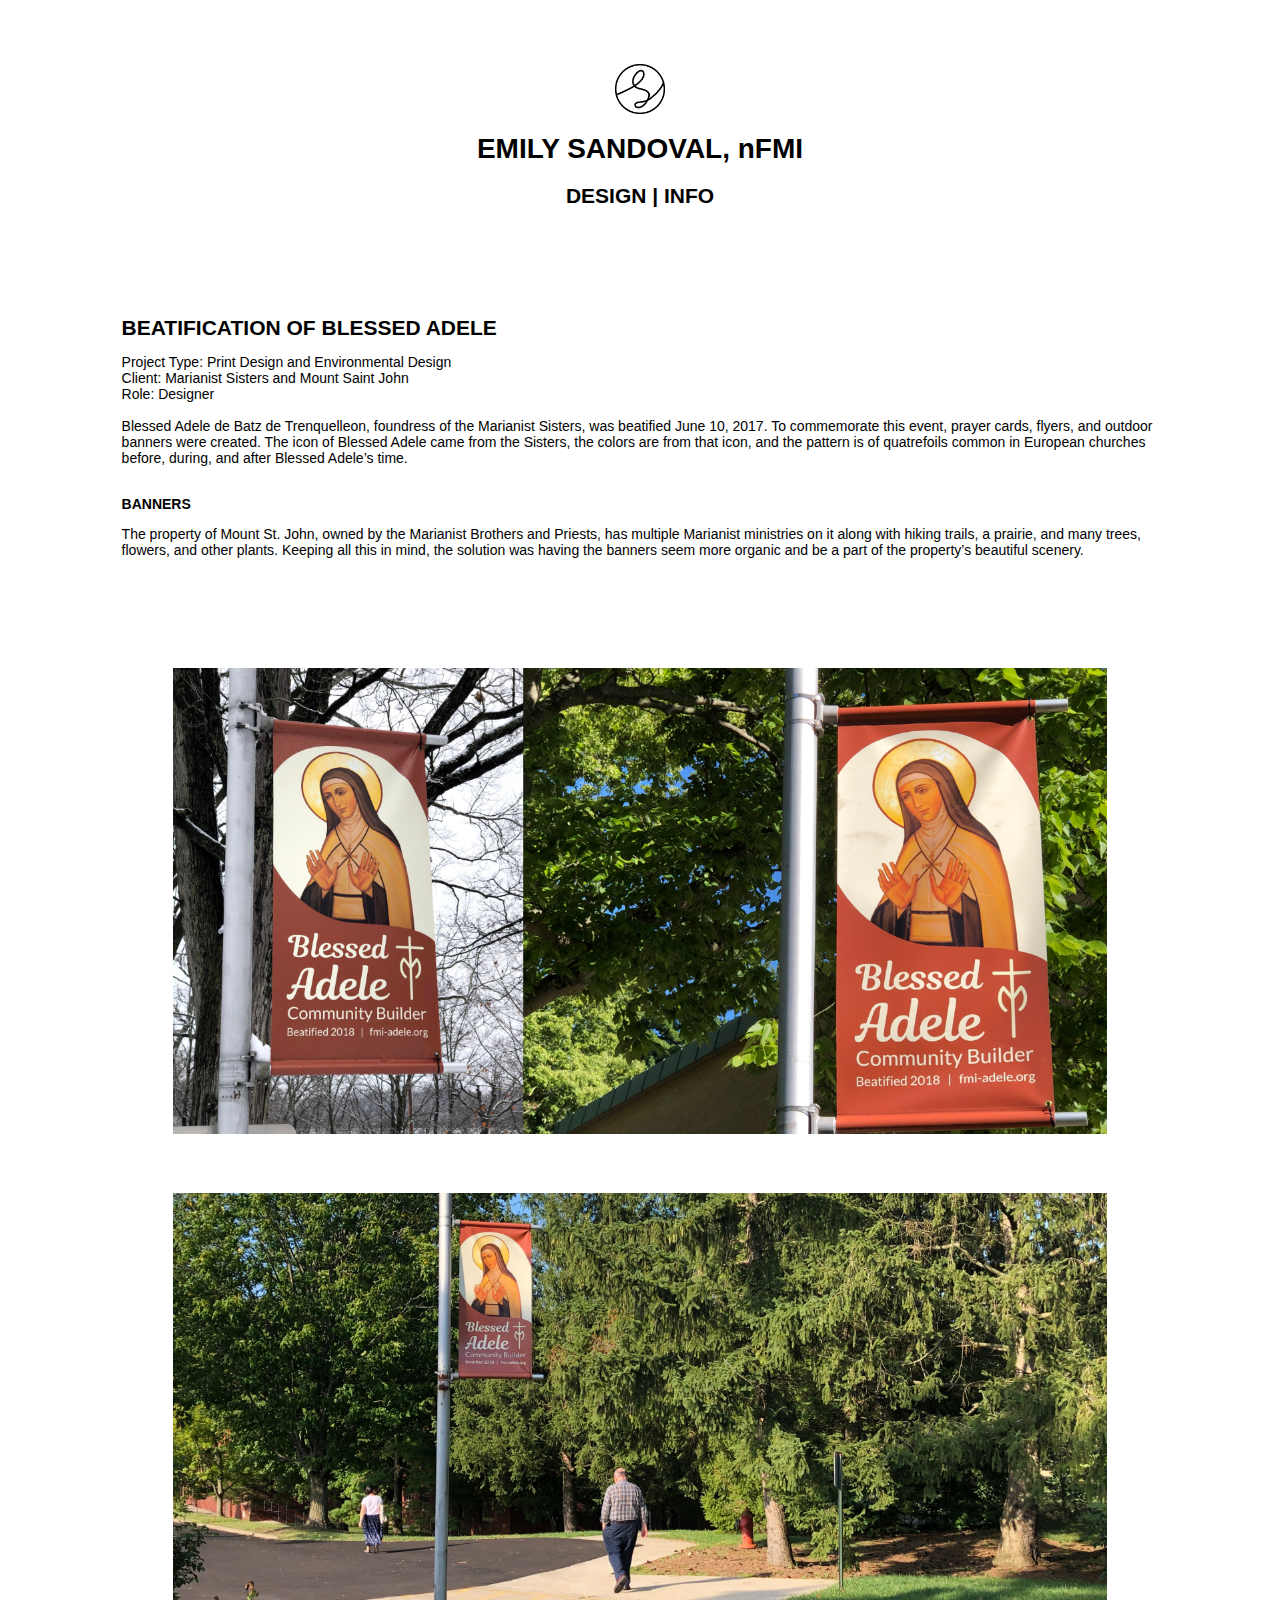
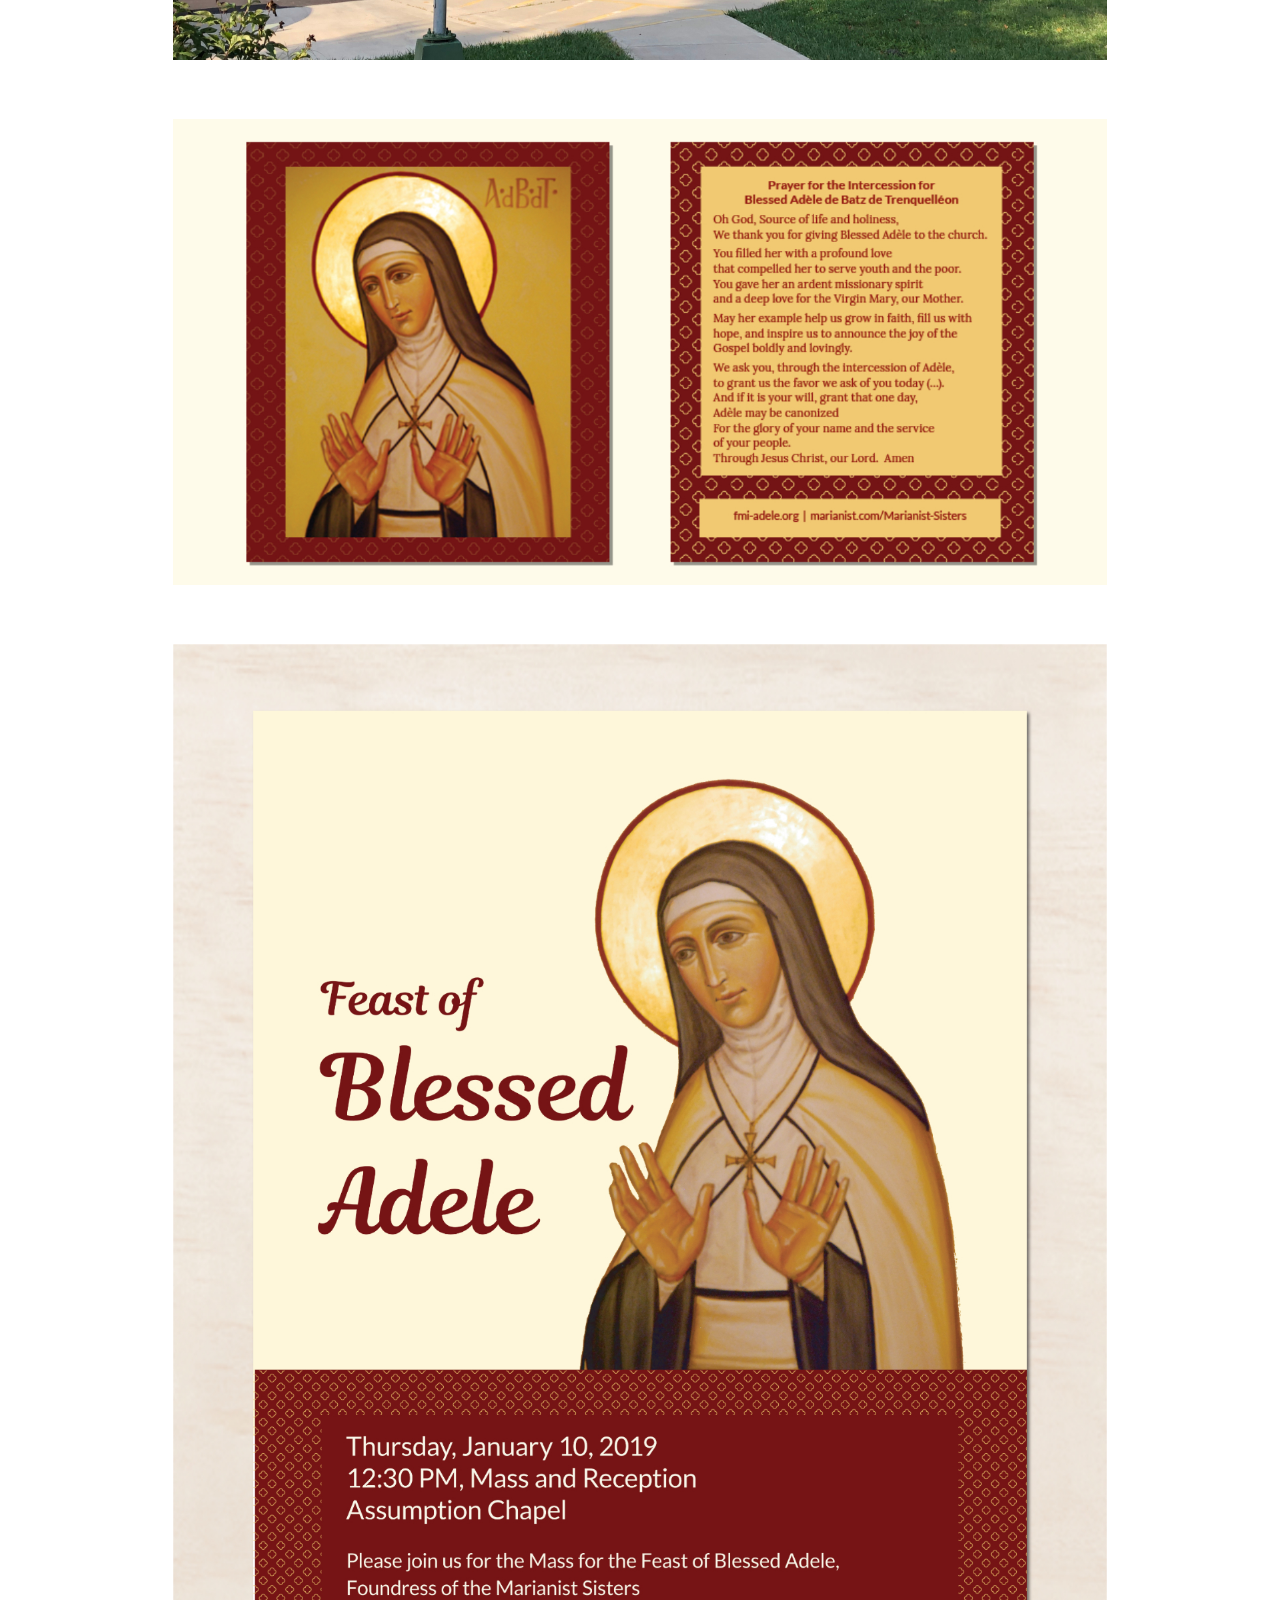
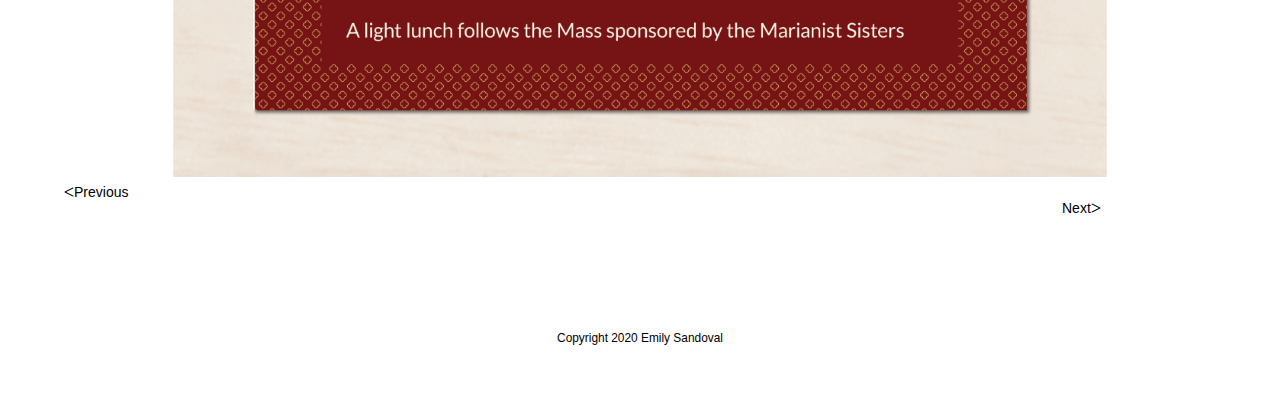
==== beatificationofblessedadele.html @ bad5852b "first commit" ====
<html>
  <head>
    <meta charset="utf-8">
    <meta http-equiv="X-UA-Compatible" content="IE=edge">
    <title>Emily Sandoval, Graphic Designer</title>
    <meta name="description" content="Online portfolio for Emily Sandoval, nFMI">
    <link rel="stylesheet" href="style.css" type="text/css">  
  </head>
  <body>
      <div class="header">
        <img src="Images/Extra/LogoNew.png">
          <a href="index.html"><h1><strong>EMILY SANDOVAL, nFMI</strong></h1></a>
      </div>
      <div class="navbar">
          <h2><a href="index.html"><strong>DESIGN</strong></a>
        <p> | </p>
              <a href="information.html"><strong>INFO</strong></a></h2>
      </div>
      <div class="project-description">
        <h3>BEATIFICATION OF BLESSED ADELE</h3>
        <p>Project Type: Print Design and Environmental Design <br>
           Client: Marianist Sisters and Mount Saint John <br>
           Role: Designer</p><br><br>
        <p>Blessed Adele de Batz de Trenquelleon, foundress of the Marianist Sisters, was beatified June 10, 2017. To commemorate this event, prayer cards, flyers, and outdoor banners were created. The icon of Blessed Adele came from the Sisters, the colors are from that icon, and the pattern is of quatrefoils common in European churches before, during, and after Blessed Adele’s time.</p><br><br>
        <h4>BANNERS</h4>  
        <p>The property of Mount St. John, owned by the Marianist Brothers and Priests, has multiple Marianist ministries on it along with hiking trails, a prairie, and many trees, flowers, and other plants. Keeping all this in mind, the solution was having the banners seem more organic and be a part of the property’s beautiful scenery.</p>
      </div>
      <div class="work">
        <img src="Images/PortfolioImages/BlessedAdele/BlessedAdele1.jpg">
        <img src="Images/PortfolioImages/BlessedAdele/BlessedAdele2.jpg">
        <img src="Images/PortfolioImages/BlessedAdele/BlessedAdele3.jpg">
        <img src="Images/PortfolioImages/BlessedAdele/BlessedAdele4.jpg">
      </div>
      <div class="nav-bottom">
        <a id="previous" href="letuspraytogether.html"><img src="Images/Extra/LeftArrow.png">Previous</a>
        <a id="next" href="fmiindialogo.html">Next<img src="Images/Extra/RightArrow.png"></a>
      </div>
      <div class="footer">
        <p>Copyright 2020 Emily Sandoval</p>
      </div>
  </body>
</html>
---- style.css ----
body {
    font-family: "Montserrat", "Verdana", sans-serif;
    min-width: 375px;
    margin: 5%;
    justify-content: center;
    max-width: 1600px;
    font-size: 14px;
    color: black;
}
a.link {
    color: black;
}
.header {
    text-align: center;
}
.header img {
    width: auto;
    max-height: 50px;
    max-width: 50px;
}
.header a:link, a:visited, a:active {
    text-decoration: none;
}
.header a:hover {
    color: darkgoldenrod;
}
.navbar {
    text-align: center;
}
.navbar a, p {
    display: inline;
    text-align: center;
}
.navbar a:link, a:visited, a:active {
  text-decoration: none;
  color: black;
}
.navbar a:hover {
  color: teal;
}
.summary {
    padding: 5%;
    font-size: 2em;
    margin-left: auto;
    margin-right: auto;
    line-height: 1.5em;
    text-align: center;
}
.work {
    width: 90%;
    text-align: center;
    font-size: 1em;
    margin-left: auto;
    margin-right: auto;
}
.work img {
    padding-bottom: 0.5em;
    width: 90%;
    margin-top: 5%;
}
#nacms-old-logo img{
    width: 300px;
}
.work a:hover {
    background-color: white;
    opacity: 0.5;
}
.work-header {
    text-align: left;
    margin-left: auto;
    margin-right: auto;
    width: 90%;
}
.nav-bottom {
    margin-left: auto;
    margin-right: auto;
    width: 90%;
    color: black;
    text-decoration: none;
    display: inline-block
}
.nav-bottom a:link, a:visited, a:active{
    text-decoration: none;
    color: black;
}
.nav-bottom a:hover {
    color: darkgoldenrod;
}
.nav-bottom #next {
    float: right;
    margin-left: 50%;
}
.nav-bottom #previous {
    float: left;
    margin-right: 50%;
}
.footer {
    font-size: 0.85em;
    margin-top: 10%;
    text-align: center;
}
h1 {
    font-size: 2em;
    color: black;
}
h2 {
    font-size: 1.5em;
    color: black;
}
h3 {
    font-size: 1.5em;
    line-height: 0.5em;
    color:black;
}
h4 {
    font-size: 1em;
    line-height: 0.5em;
    color: black;
}
.project-description {
    text-align: left;
    margin-left: auto;
    margin-right:auto;
    margin-top: 10%;
    margin-bottom: 5%;
    width: 90%;
}
.information-content {
    display: inline-block;
}
.about {
    margin-left: 215px;
    margin-right: auto;
    margin-top: 5px;
}
.about p h3 {
    text-align: left;
}
#portrait img {
    width: 200px;
    margin-right: 15px;
    position: absolute;
}

#portrait, .about {
    margin-top: 10%;
}
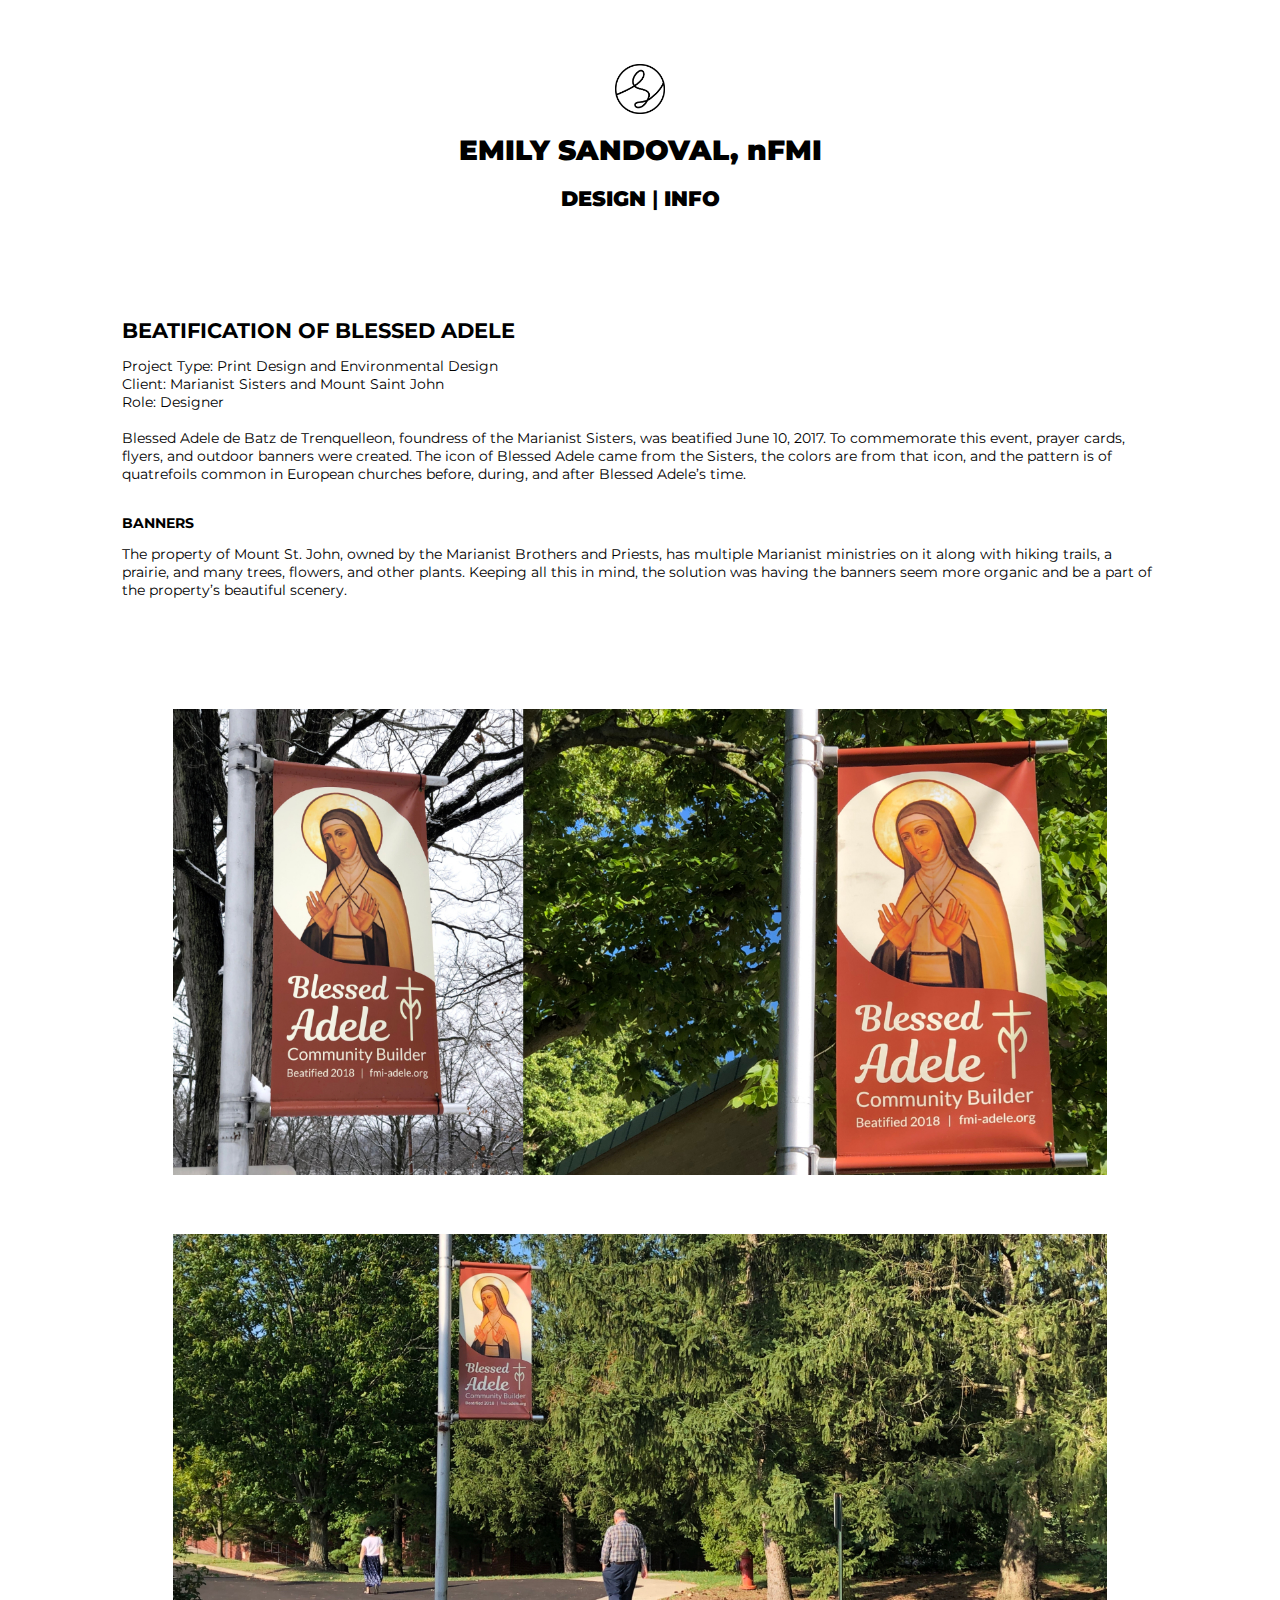
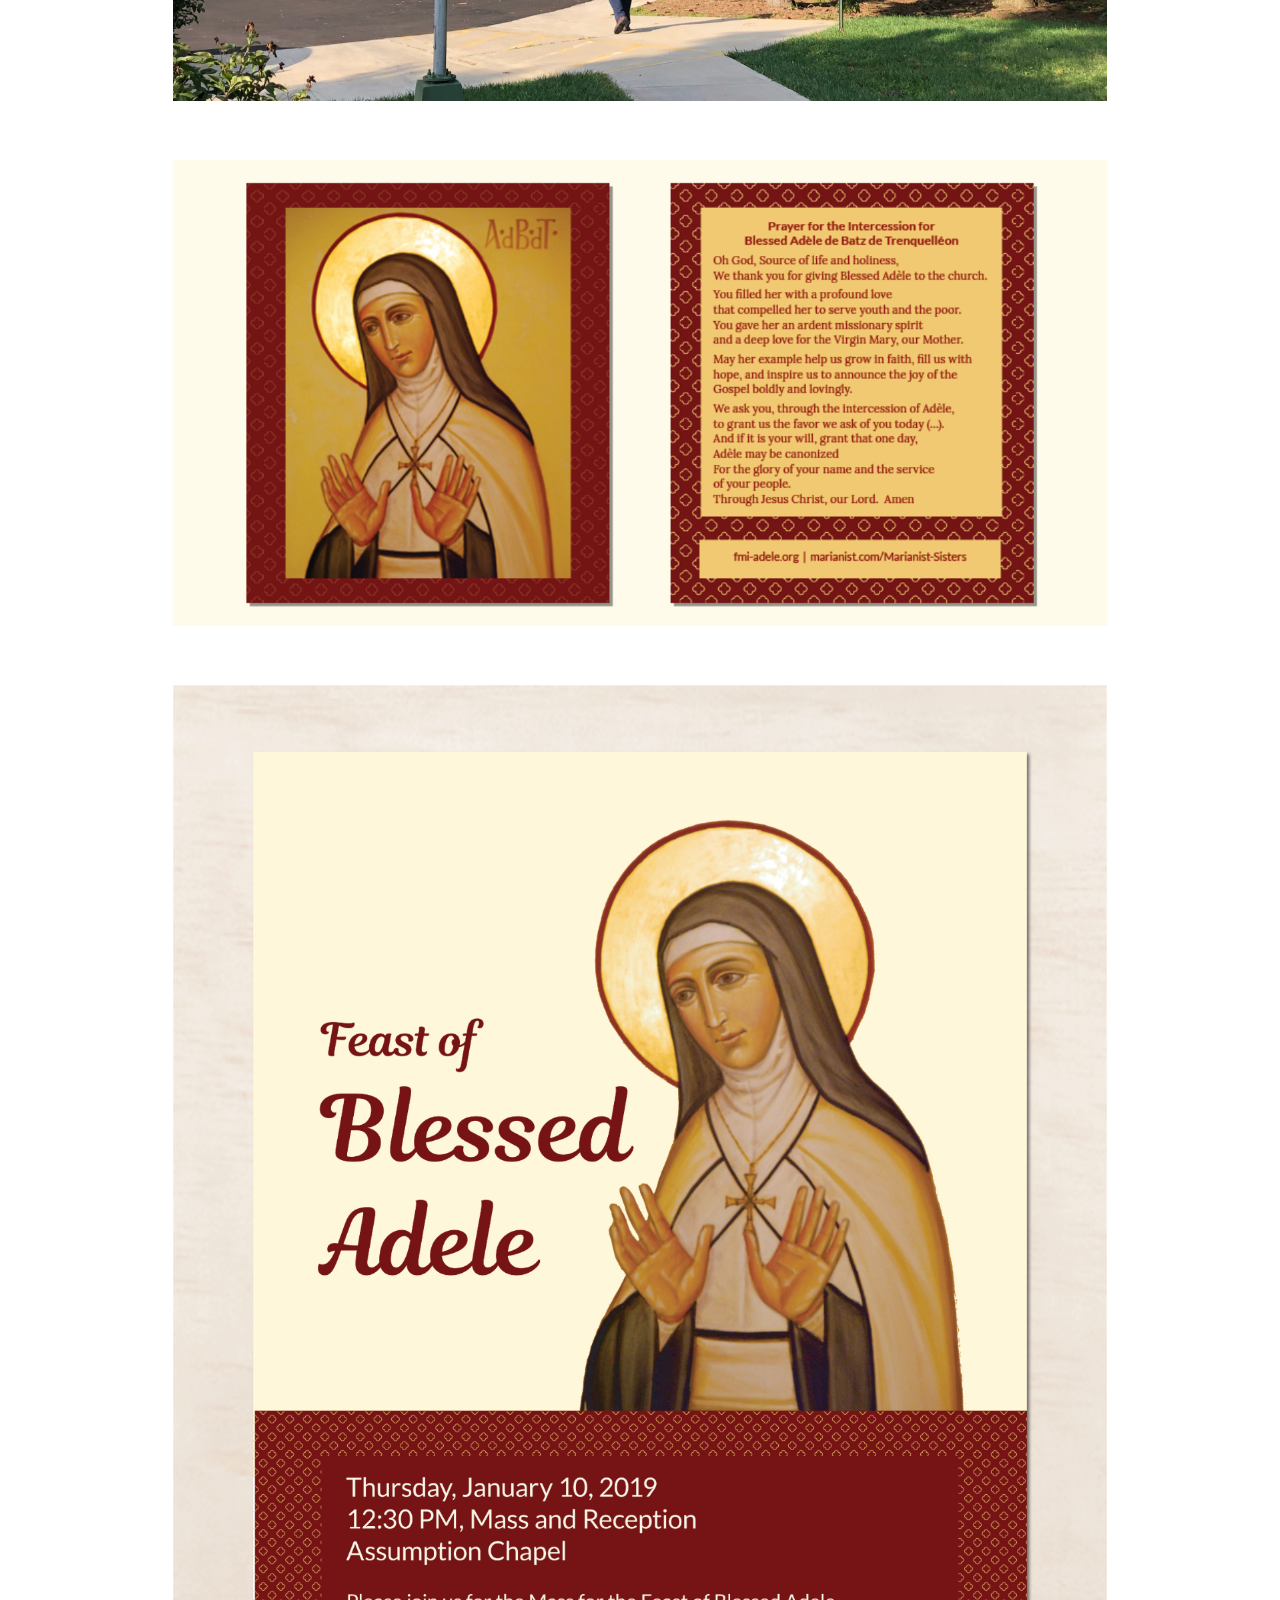
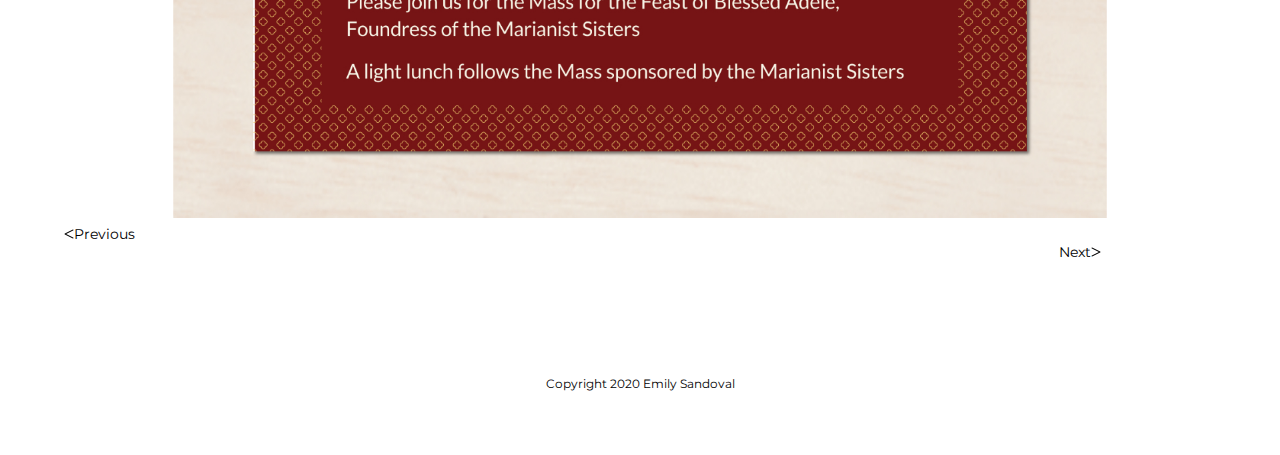
==== commit e3f39c8d: "update with font" ====
--- a/beatificationofblessedadele.html
+++ b/beatificationofblessedadele.html
@@ -3,8 +3,9 @@
     <meta charset="utf-8">
     <meta http-equiv="X-UA-Compatible" content="IE=edge">
     <title>Emily Sandoval, Graphic Designer</title>
-    <meta name="description" content="Online portfolio for Emily Sandoval, nFMI">
-    <link rel="stylesheet" href="style.css" type="text/css">  
+    <meta name="portfolio" content="Online portfolio for Emily Sandoval, nFMI">
+    <link rel="stylesheet" href="style.css" type="text/css">
+    <link href="https://fonts.googleapis.com/css2?family=Montserrat:wght@400;700&display=swap" rel="stylesheet">
   </head>
   <body>
       <div class="header">
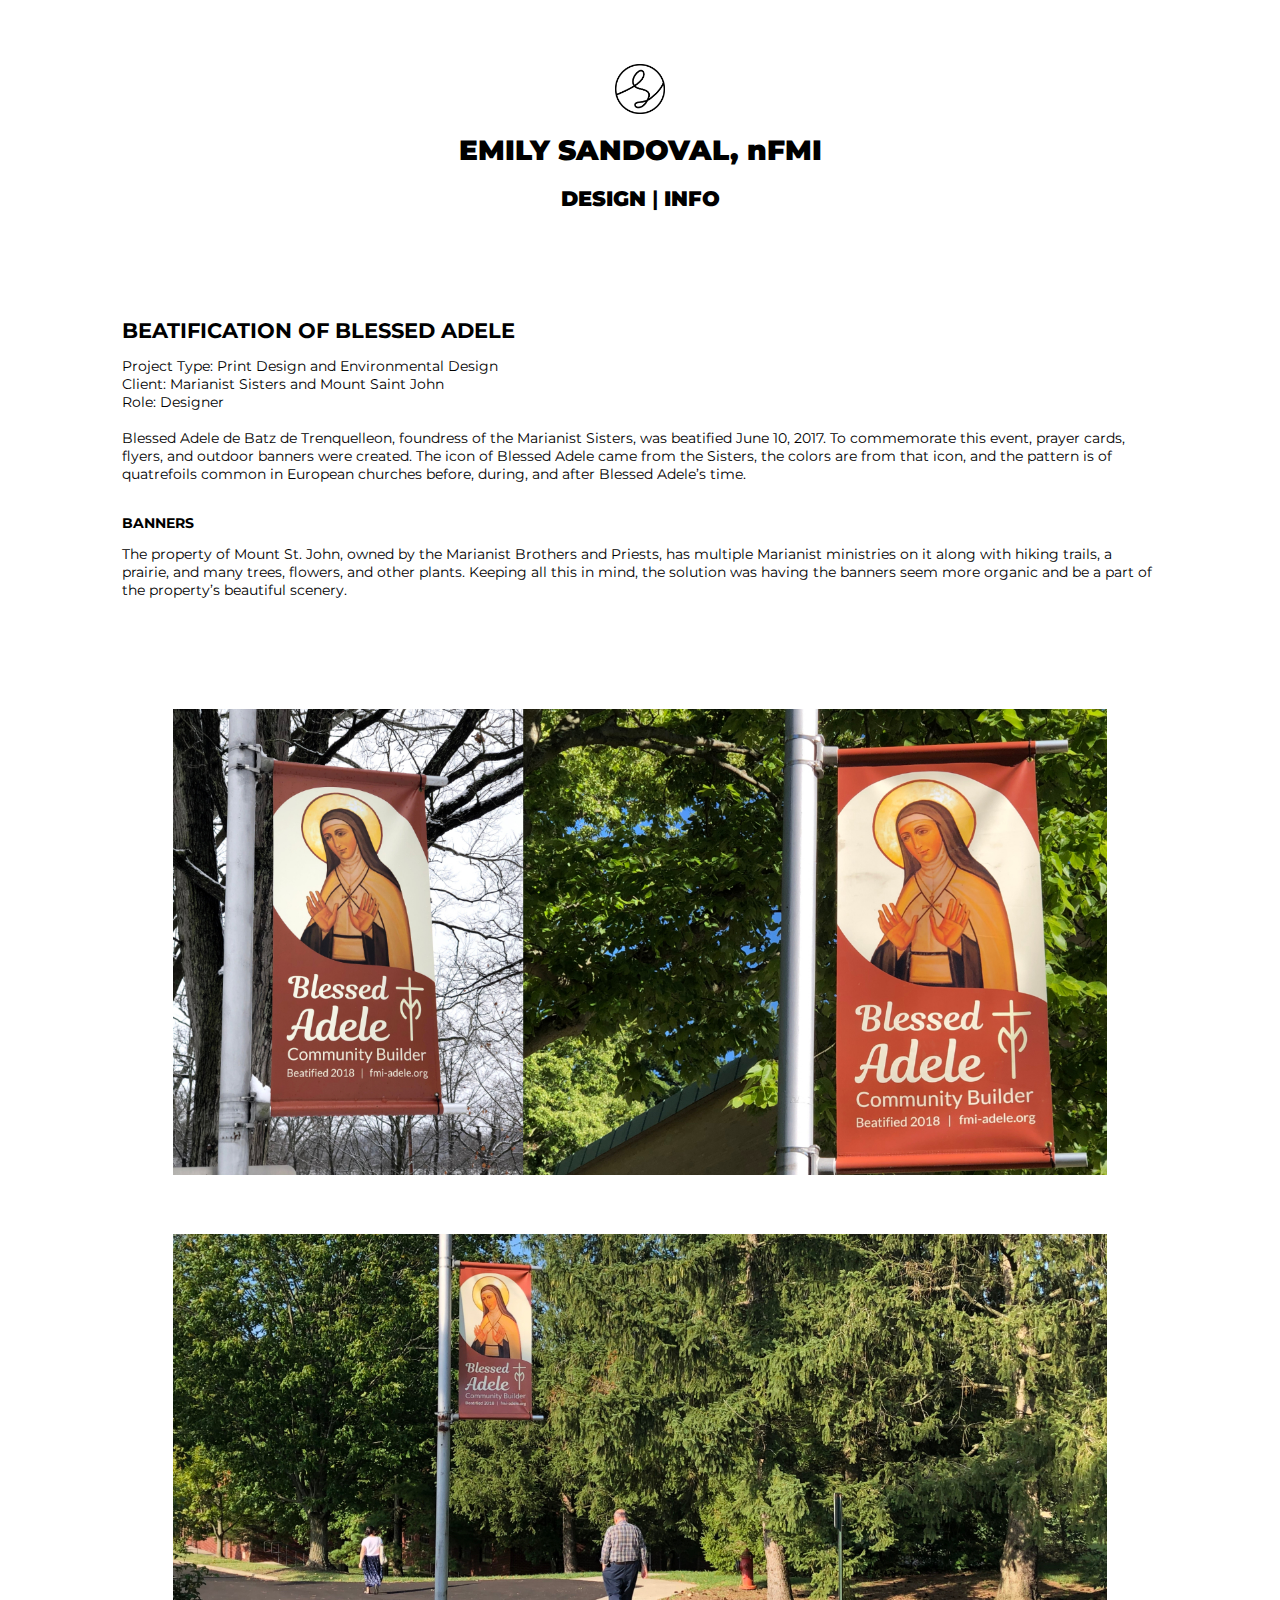
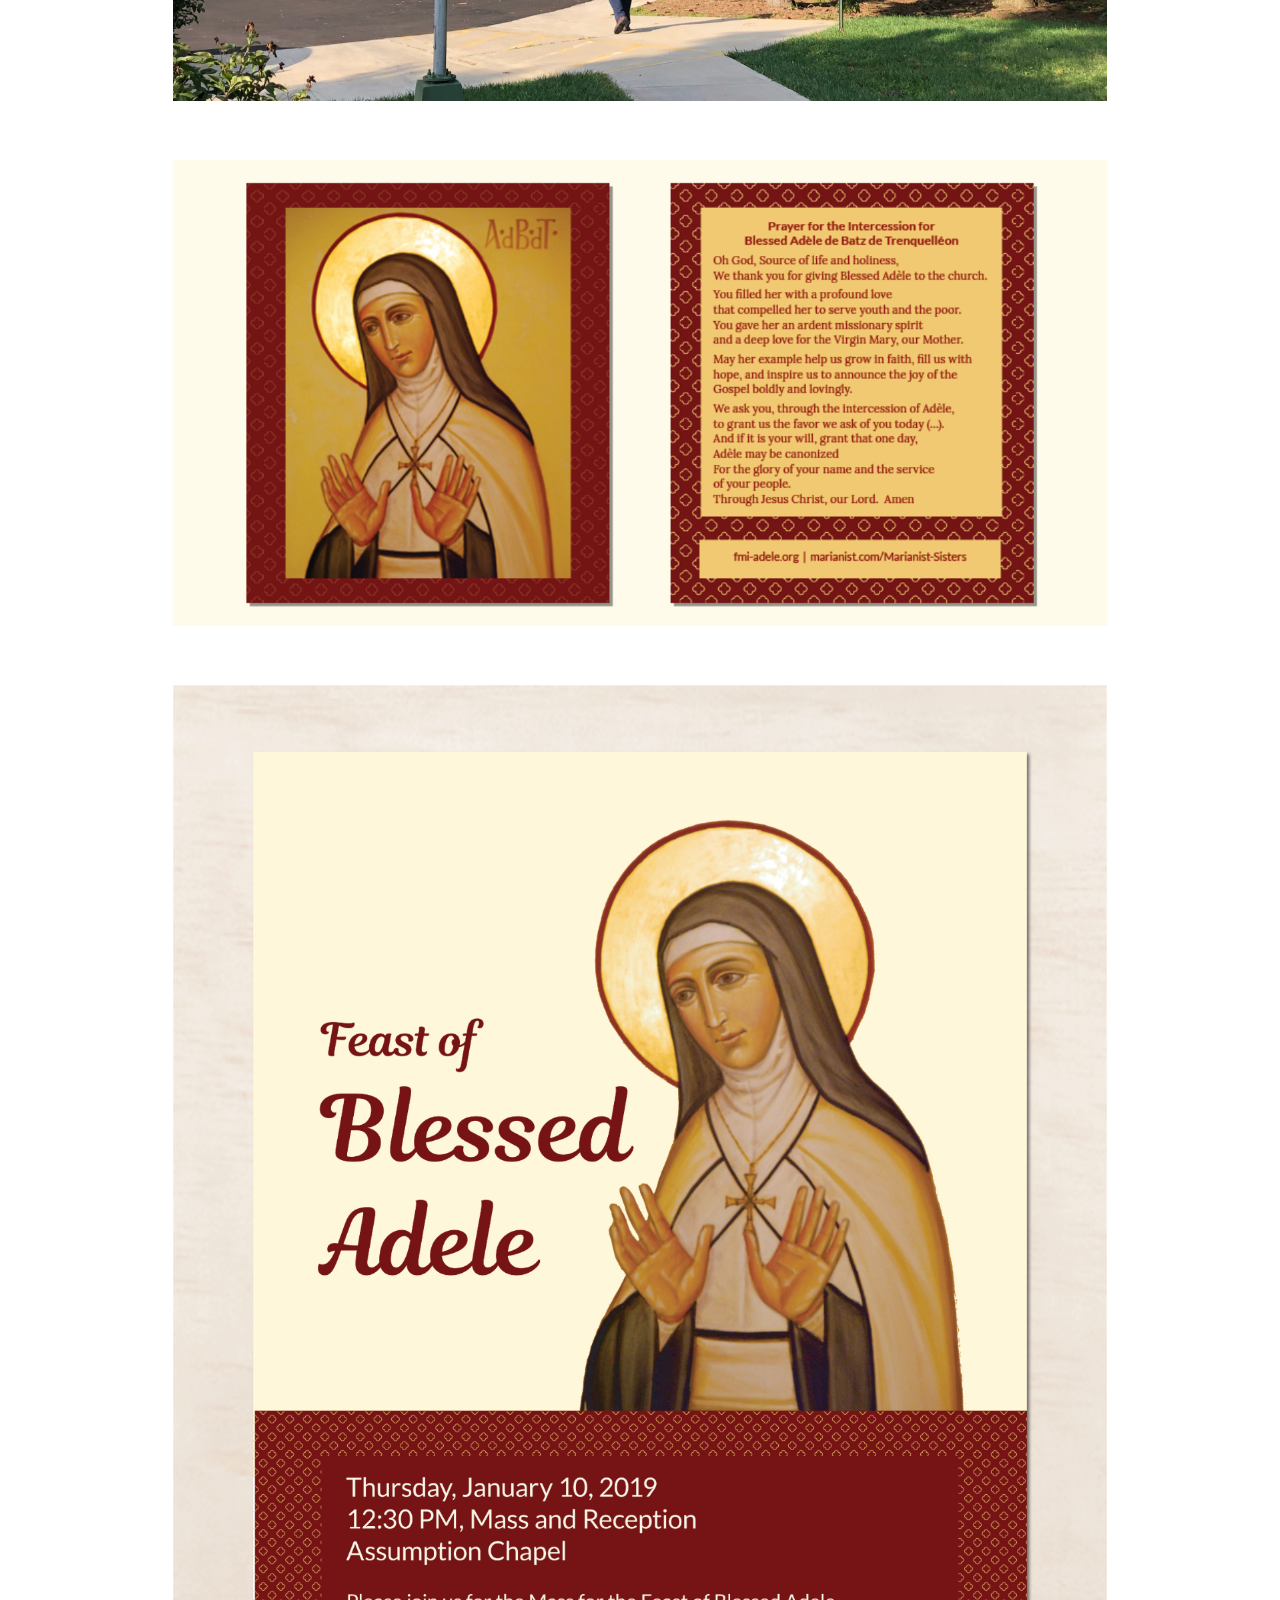
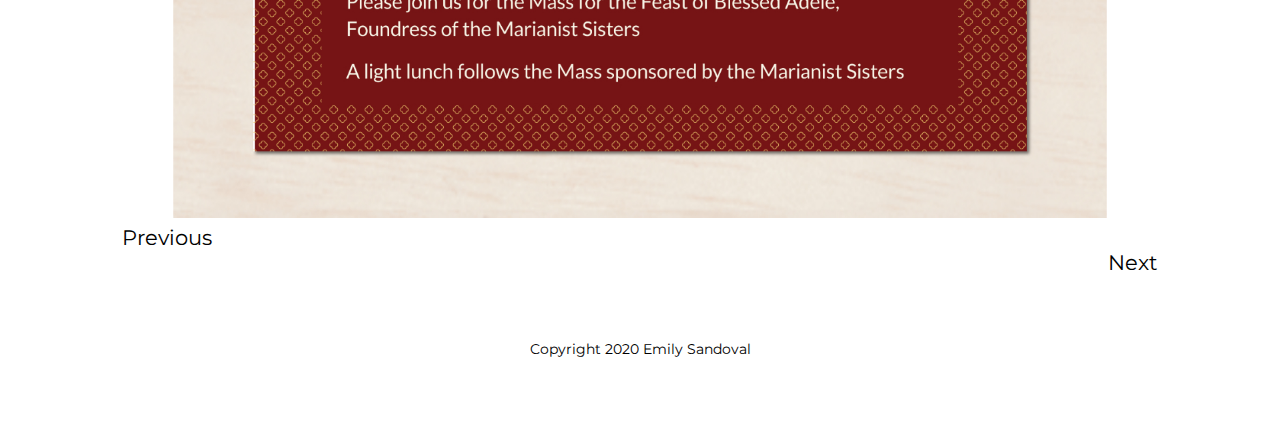
==== commit 3063450c: "update" ====
--- a/beatificationofblessedadele.html
+++ b/beatificationofblessedadele.html
@@ -33,8 +33,8 @@
         <img src="Images/PortfolioImages/BlessedAdele/BlessedAdele4.jpg">
       </div>
       <div class="nav-bottom">
-        <a id="previous" href="letuspraytogether.html"><img src="Images/Extra/LeftArrow.png">Previous</a>
-        <a id="next" href="fmiindialogo.html">Next<img src="Images/Extra/RightArrow.png"></a>
+        <a id="previous" href="letuspraytogether.html">Previous</a>
+        <a id="next" href="fmiindialogo.html">Next</a>
       </div>
       <div class="footer">
         <p>Copyright 2020 Emily Sandoval</p>
--- a/style.css
+++ b/style.css
@@ -77,7 +77,7 @@
     width: 90%;
     color: black;
     text-decoration: none;
-    display: inline-block
+    font-size: 1.5em;
 }
 .nav-bottom a:link, a:visited, a:active{
     text-decoration: none;
@@ -95,7 +95,7 @@
     margin-right: 50%;
 }
 .footer {
-    font-size: 0.85em;
+    font-size: 1em;
     margin-top: 10%;
     text-align: center;
 }
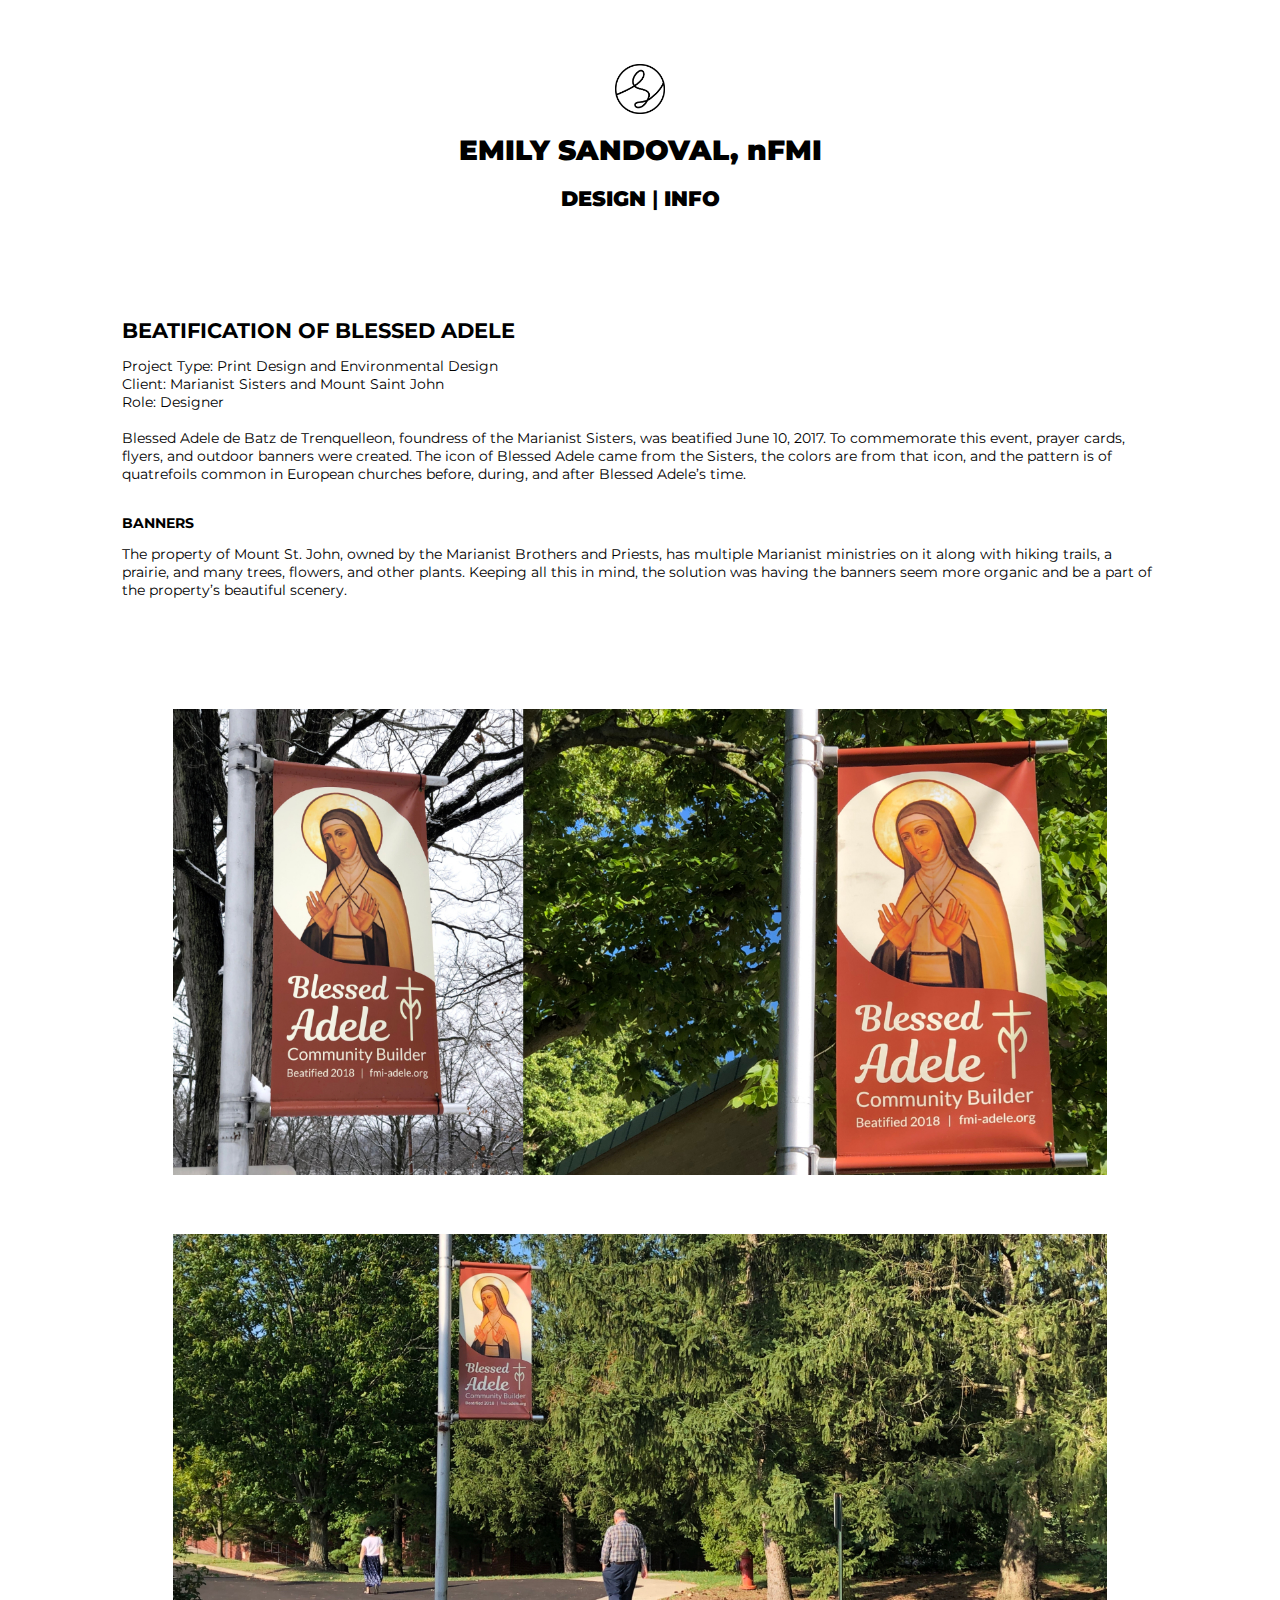
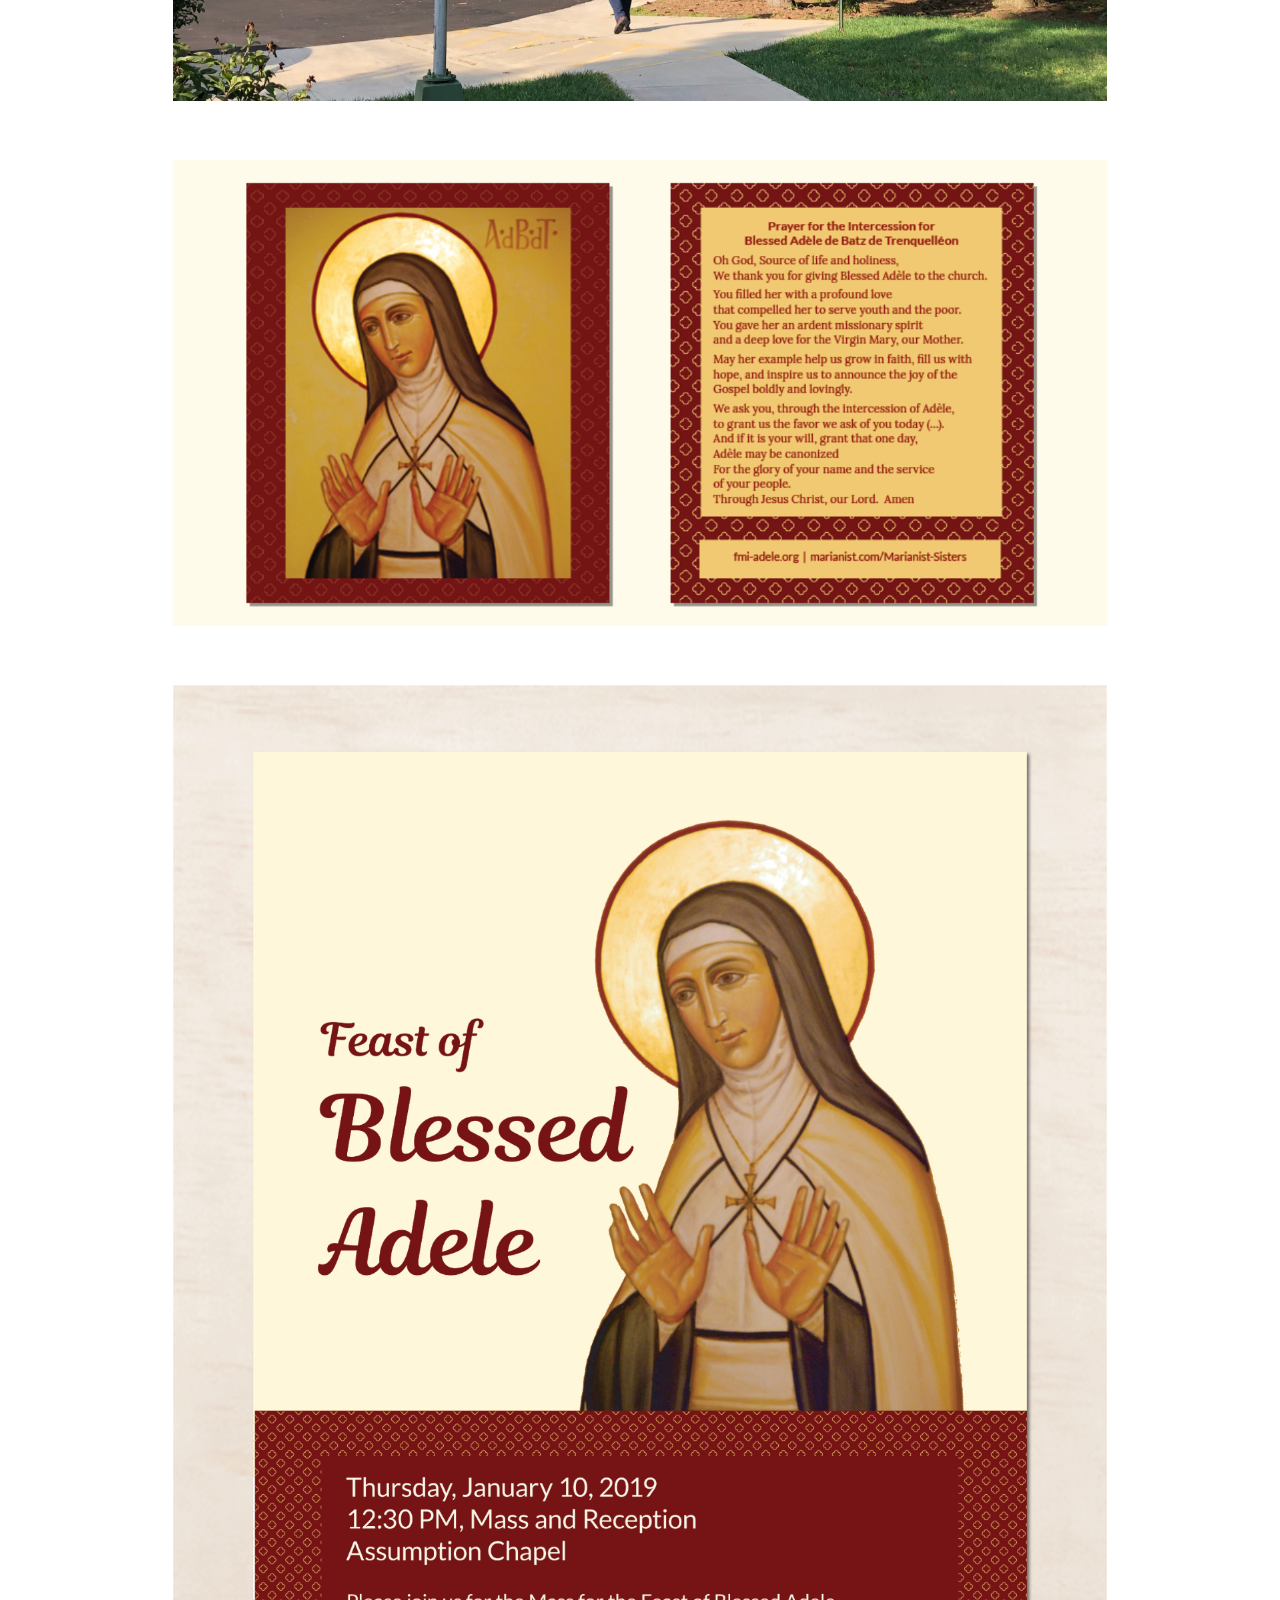
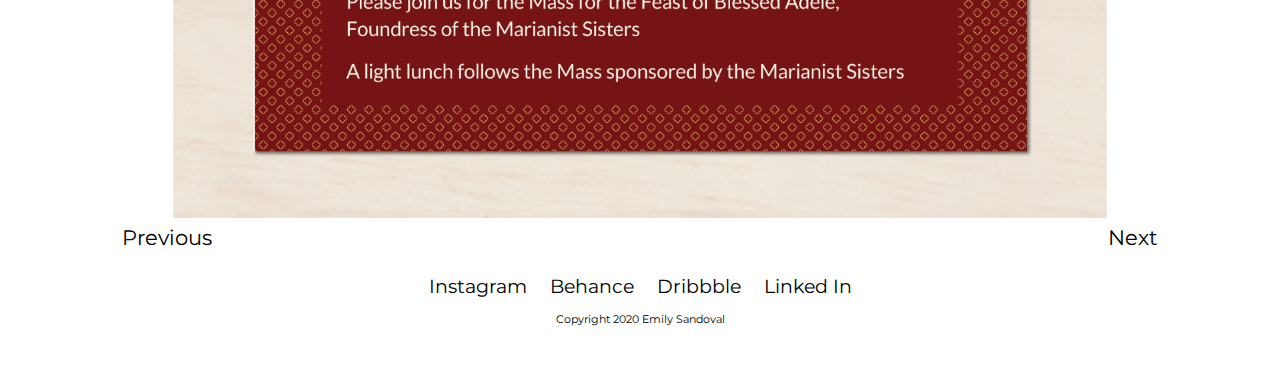
==== commit 6fc1e64e: "update footer" ====
--- a/beatificationofblessedadele.html
+++ b/beatificationofblessedadele.html
@@ -37,6 +37,11 @@
         <a id="next" href="fmiindialogo.html">Next</a>
       </div>
       <div class="footer">
+          <a href="https://www.instagram.com/emilia_francisca/" target="_blank">Instagram</a>
+          <a href="https://www.behance.net/efsandoval" target="_blank">Behance</a>
+          <a href="https://dribbble.com/emilysandoval" target="_blank">Dribbble</a>
+          <a href="https://www.linkedin.com/in/emily-sandoval-99b56913/" target="_blank">Linked In</a>
+        <br><br>
         <p>Copyright 2020 Emily Sandoval</p>
       </div>
   </body>
--- a/style.css
+++ b/style.css
@@ -5,9 +5,6 @@
     justify-content: center;
     max-width: 1600px;
     font-size: 14px;
-    color: black;
-}
-a.link {
     color: black;
 }
 .header {
@@ -20,6 +17,7 @@
 }
 .header a:link, a:visited, a:active {
     text-decoration: none;
+    color: black;
 }
 .header a:hover {
     color: darkgoldenrod;
@@ -84,28 +82,40 @@
     color: black;
 }
 .nav-bottom a:hover {
-    color: darkgoldenrod;
+    color: teal;
 }
 .nav-bottom #next {
     float: right;
-    margin-left: 50%;
 }
 .nav-bottom #previous {
     float: left;
-    margin-right: 50%;
 }
 .footer {
-    font-size: 1em;
-    margin-top: 10%;
+    font-size: 11px;
+    margin-top: 50px;
     text-align: center;
+}
+.footer a {
+    font-size: 1.7em;
+    display: inline;
+    padding-left: 10px;
+    padding-right: 10px;
+    margin-left: auto;
+    margin-right: auto;
+}
+.footer a:link, a:active, a:visited {
+    text-decoration: none;
+    color: black;
+}
+.footer a:hover {
+    text-decoration: none;
+    color: darkgoldenrod;
 }
 h1 {
     font-size: 2em;
-    color: black;
 }
 h2 {
     font-size: 1.5em;
-    color: black;
 }
 h3 {
     font-size: 1.5em;
@@ -141,7 +151,16 @@
     margin-right: 15px;
     position: absolute;
 }
-
 #portrait, .about {
     margin-top: 10%;
 }
+#email {
+    font-size: 1em;
+}
+#email a:link, a:visited, a:active {
+    text-decoration: none;
+    color: black;
+}
+#email a:hover {
+    color: rebeccapurple;
+}
